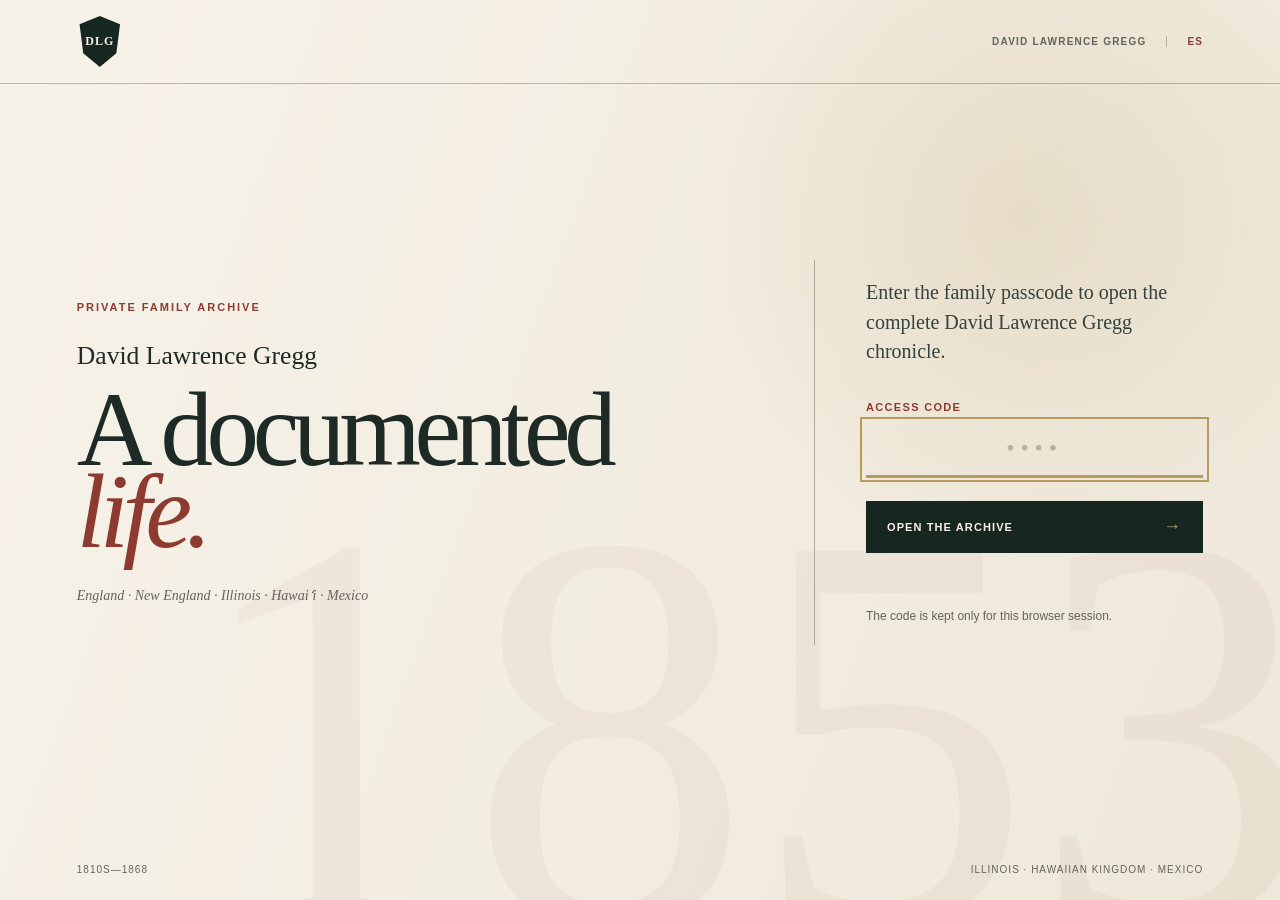
==== en/index.html @ d5b83cbc "Publish encrypted bilingual family archive" ====
<!doctype html>
<html lang="en">
<head>
  <meta charset="utf-8">
  <meta name="viewport" content="width=device-width,initial-scale=1">
  <meta name="robots" content="noindex,nofollow,noarchive,noimageindex">
  <meta name="referrer" content="no-referrer">
  <meta http-equiv="Content-Security-Policy" content="default-src 'self'; img-src 'self' data:; font-src 'self'; style-src 'self' 'unsafe-inline'; script-src 'self' 'unsafe-inline'; connect-src 'self'; base-uri 'none'; form-action 'self'">
  <link rel="icon" href="/david-lawrence-gregg/favicon-32x32.png" sizes="32x32" type="image/png">
  <link rel="apple-touch-icon" href="/david-lawrence-gregg/apple-touch-icon.png">
  <title>David Lawrence Gregg · Family archive</title>
  <style>
    :root{color-scheme:light;--paper:#eee8da;--light:#f7f2e8;--ink:#1d2a26;--muted:#62645d;--red:#8d3b31;--gold:#b89a61;--night:#172621}
    *{box-sizing:border-box}
    html,body{min-height:100%;margin:0}
    body{color:var(--ink);background:radial-gradient(circle at 80% 24%,rgba(184,154,97,.19),transparent 28%),linear-gradient(110deg,var(--light),var(--paper));font-family:Arial,Helvetica,sans-serif}
    body:before{content:"1853";position:fixed;right:-.06em;bottom:-.2em;color:rgba(141,59,49,.045);font-family:Georgia,serif;font-size:min(44vw,620px);line-height:1;pointer-events:none}
    body:after{content:"";position:fixed;inset:0;opacity:.22;pointer-events:none;background-image:radial-gradient(rgba(55,45,30,.17) .55px,transparent .55px);background-size:4px 4px}
    header{position:relative;z-index:1;height:84px;display:flex;align-items:center;justify-content:space-between;padding:0 6vw;border-bottom:1px solid rgba(29,42,38,.28)}
    .mark{width:46px;height:51px;display:grid;place-items:center;color:var(--light);background:var(--night);font-family:Georgia,serif;font-size:12px;font-weight:bold;letter-spacing:.08em;clip-path:polygon(50% 0,94% 16%,86% 73%,50% 100%,14% 73%,6% 16%)}
    .header-tools{display:flex;align-items:center;gap:20px}
    .edition,.language{color:var(--muted);font-size:10px;font-weight:bold;letter-spacing:.12em;text-transform:uppercase}
    .language{padding-left:20px;border-left:1px solid rgba(29,42,38,.28);color:var(--red);text-decoration:none}
    main{position:relative;z-index:1;width:min(1220px,88vw);min-height:calc(100vh - 145px);margin:auto;display:grid;grid-template-columns:minmax(0,1.15fr) minmax(300px,.72fr);gap:clamp(60px,9vw,140px);align-items:center;padding:74px 0 92px}
    .eyebrow{margin:0 0 28px;color:var(--red);font-size:11px;font-weight:bold;letter-spacing:.18em;text-transform:uppercase}
    .name{margin:0;font-family:Georgia,serif;font-size:clamp(20px,2vw,30px)}
    h1{max-width:720px;margin:18px 0 34px;font-family:Georgia,serif;font-size:clamp(70px,8.2vw,130px);font-weight:normal;line-height:.78;letter-spacing:-.06em}
    h1 em{display:block;color:var(--red);font-weight:normal}
    .route{margin:0;color:var(--muted);font-family:Georgia,serif;font-size:14px;font-style:italic}
    .gate{padding:18px 0 20px clamp(34px,4vw,64px);border-left:1px solid rgba(29,42,38,.32)}
    .intro{margin:0 0 34px;color:#34423d;font-family:Georgia,serif;font-size:20px;line-height:1.48}
    label{display:block;margin-bottom:10px;color:var(--red);font-size:11px;font-weight:bold;letter-spacing:.12em;text-transform:uppercase}
    input{width:100%;padding:12px 2px 13px;color:var(--ink);background:transparent;border:0;border-bottom:1px solid rgba(29,42,38,.55);border-radius:0;outline:none;font-family:Georgia,serif;font-size:24px;letter-spacing:.24em;text-align:center}
    input::placeholder{color:rgba(29,42,38,.28)}
    input:focus{border-bottom-color:var(--gold);box-shadow:0 2px 0 var(--gold)}
    button{width:100%;min-height:52px;margin-top:25px;padding:0 20px;display:flex;align-items:center;justify-content:space-between;color:var(--light);background:var(--night);border:1px solid var(--night);font-size:11px;font-weight:bold;letter-spacing:.1em;text-transform:uppercase;cursor:pointer}
    button:hover{color:var(--night);background:transparent}
    button:disabled{cursor:wait;opacity:.72}
    button:focus-visible,input:focus-visible,.language:focus-visible{outline:2px solid var(--gold);outline-offset:4px}
    button b{color:var(--gold);font-family:Georgia,serif;font-size:18px}
    .message{min-height:34px;margin:12px 0 0;color:var(--red);font-size:12px;line-height:1.45}
    .note{margin:8px 0 0;color:var(--muted);font-size:12px;line-height:1.5}
    footer{position:fixed;z-index:1;right:6vw;bottom:25px;left:6vw;display:flex;justify-content:space-between;color:var(--muted);font-size:10px;letter-spacing:.1em;text-transform:uppercase}
    @media(max-width:980px){body:before{font-size:70vw}main{min-height:auto;grid-template-columns:1fr;gap:58px;padding:70px 0 54px}h1{font-size:clamp(62px,17vw,104px)}.gate{max-width:560px;padding:40px 0 0;border-top:1px solid rgba(29,42,38,.32);border-left:0}footer{position:relative;right:auto;bottom:auto;left:auto;width:min(1220px,88vw);margin:0 auto 28px}}
    @media(max-width:520px){header{padding:0 7vw}.edition{max-width:170px;text-align:right;line-height:1.4}main{width:86vw;padding-top:50px}.eyebrow{line-height:1.5}h1{font-size:clamp(58px,19vw,82px)}.intro{font-size:18px}footer{right:7vw;left:7vw}footer span:last-child{display:none}}
  </style>
</head>
<body>
  <header>
    <span class="mark" aria-hidden="true">DLG</span>
    <span class="header-tools">
      <span class="edition">David Lawrence Gregg</span>
      <a class="language" href="/david-lawrence-gregg/">ES</a>
    </span>
  </header>
  <main>
    <section aria-labelledby="gate-title">
      <p class="eyebrow">Private family archive</p>
      <p class="name">David Lawrence Gregg</p>
      <h1 id="gate-title">A documented <em>life.</em></h1>
      <p class="route">England · New England · Illinois · Hawaiʻi · Mexico</p>
    </section>
    <section class="gate" aria-label="Access code">
      <p class="intro">Enter the family passcode to open the complete David Lawrence Gregg chronicle.</p>
      <form id="access-form">
        <label for="passcode">Access code</label>
        <input id="passcode" name="passcode" type="password" inputmode="numeric" autocomplete="current-password" maxlength="12" placeholder="••••" autofocus required>
        <button id="submit" type="submit"><span>Open the archive</span><b aria-hidden="true">→</b></button>
        <p class="message" id="message" role="alert" aria-live="polite"></p>
        <p class="note">The code is kept only for this browser session.</p>
      </form>
    </section>
  </main>
  <footer><span>1810s—1868</span><span>Illinois · Hawaiian Kingdom · Mexico</span></footer>
  <script>
    (() => {
      const payloadUrl = "/david-lawrence-gregg/payload-en.json";
      const storageKey = "dlg-family-passcode";
      const form = document.getElementById("access-form");
      const input = document.getElementById("passcode");
      const button = document.getElementById("submit");
      const message = document.getElementById("message");
      const buttonText = button.querySelector("span");
      const labels = {"button":"Open the archive","working":"Opening…","error":"That code does not match. Please try again.","unavailable":"The archive could not be opened in this browser."};
      const fromBase64 = (value) => Uint8Array.from(atob(value), (char) => char.charCodeAt(0));

      async function openArchive(code, quiet = false) {
        button.disabled = true;
        buttonText.textContent = labels.working;
        if (!quiet) message.textContent = "";
        try {
          const response = await fetch(payloadUrl, { cache: "no-store" });
          if (!response.ok) throw new Error("payload");
          const payload = await response.json();
          const material = await crypto.subtle.importKey(
            "raw",
            new TextEncoder().encode(code),
            "PBKDF2",
            false,
            ["deriveKey"],
          );
          const key = await crypto.subtle.deriveKey(
            {
              name: "PBKDF2",
              salt: fromBase64(payload.salt),
              iterations: payload.iterations,
              hash: "SHA-256",
            },
            material,
            { name: "AES-GCM", length: 256 },
            false,
            ["decrypt"],
          );
          const cleartext = await crypto.subtle.decrypt(
            {
              name: "AES-GCM",
              iv: fromBase64(payload.iv),
              additionalData: new TextEncoder().encode(payload.context),
              tagLength: 128,
            },
            key,
            fromBase64(payload.data),
          );
          sessionStorage.setItem(storageKey, code);
          const html = new TextDecoder().decode(cleartext);
          document.open();
          document.write(html);
          document.close();
        } catch (error) {
          sessionStorage.removeItem(storageKey);
          message.textContent =
            error && error.message === "payload" ? labels.unavailable : labels.error;
          button.disabled = false;
          buttonText.textContent = labels.button;
          input.value = "";
          if (!quiet) input.focus();
        }
      }

      form.addEventListener("submit", (event) => {
        event.preventDefault();
        openArchive(input.value.trim());
      });

      const remembered = sessionStorage.getItem(storageKey);
      if (remembered) openArchive(remembered, true);
    })();
  </script>
</body>
</html>
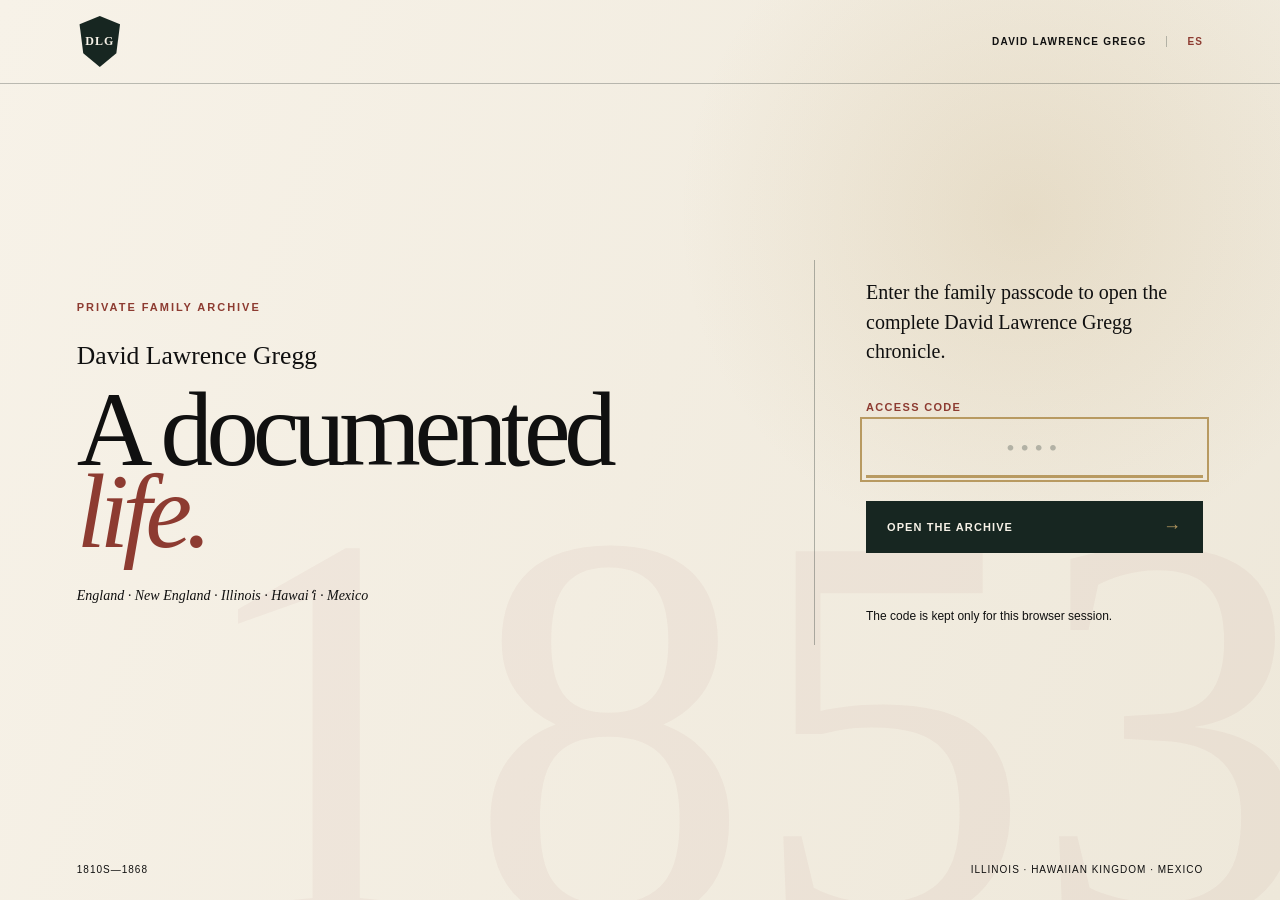
==== commit d862f101: "Improve archive text contrast" ====
--- a/en/index.html
+++ b/en/index.html
@@ -10,7 +10,7 @@
   <link rel="apple-touch-icon" href="/david-lawrence-gregg/apple-touch-icon.png">
   <title>David Lawrence Gregg · Family archive</title>
   <style>
-    :root{color-scheme:light;--paper:#eee8da;--light:#f7f2e8;--ink:#1d2a26;--muted:#62645d;--red:#8d3b31;--gold:#b89a61;--night:#172621}
+    :root{color-scheme:light;--paper:#eee8da;--light:#f7f2e8;--ink:#101010;--muted:#101010;--red:#8d3b31;--gold:#b89a61;--night:#172621}
     *{box-sizing:border-box}
     html,body{min-height:100%;margin:0}
     body{color:var(--ink);background:radial-gradient(circle at 80% 24%,rgba(184,154,97,.19),transparent 28%),linear-gradient(110deg,var(--light),var(--paper));font-family:Arial,Helvetica,sans-serif}
@@ -28,7 +28,7 @@
     h1 em{display:block;color:var(--red);font-weight:normal}
     .route{margin:0;color:var(--muted);font-family:Georgia,serif;font-size:14px;font-style:italic}
     .gate{padding:18px 0 20px clamp(34px,4vw,64px);border-left:1px solid rgba(29,42,38,.32)}
-    .intro{margin:0 0 34px;color:#34423d;font-family:Georgia,serif;font-size:20px;line-height:1.48}
+    .intro{margin:0 0 34px;color:var(--ink);font-family:Georgia,serif;font-size:20px;line-height:1.48}
     label{display:block;margin-bottom:10px;color:var(--red);font-size:11px;font-weight:bold;letter-spacing:.12em;text-transform:uppercase}
     input{width:100%;padding:12px 2px 13px;color:var(--ink);background:transparent;border:0;border-bottom:1px solid rgba(29,42,38,.55);border-radius:0;outline:none;font-family:Georgia,serif;font-size:24px;letter-spacing:.24em;text-align:center}
     input::placeholder{color:rgba(29,42,38,.28)}
